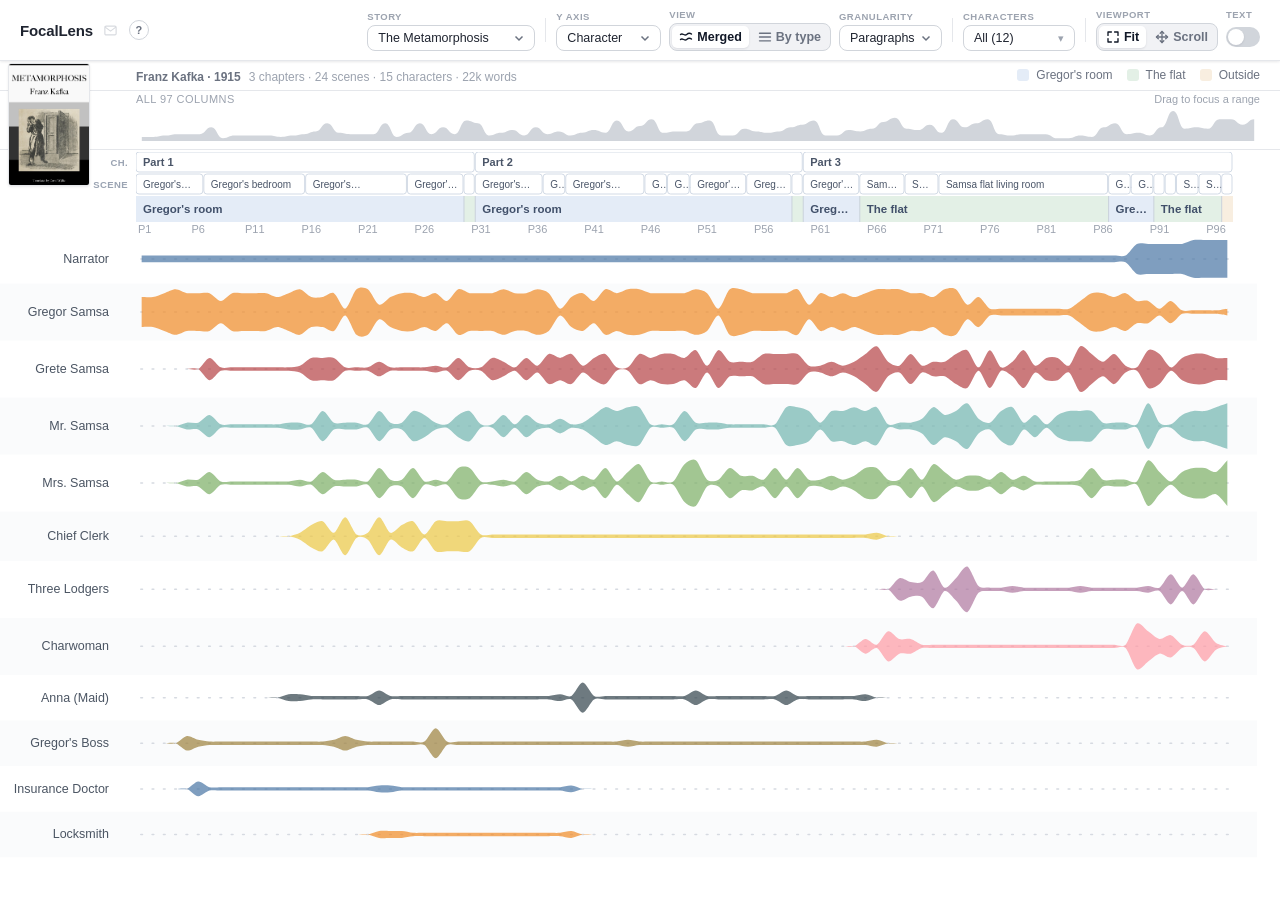
==== index.html @ 583835fc "Deploy focalization experience explanations" ====
<!doctype html>
<html lang="en">
  <head>
    <meta charset="UTF-8" />
    <meta name="viewport" content="width=device-width, initial-scale=1.0" />
    <link rel="icon" type="image/svg+xml" href="/favicon.svg" />
    <title>FocalLens — Visual Narrative Analysis</title>
    <script type="module" crossorigin src="/assets/index-DJMOnDvc.js"></script>
    <link rel="stylesheet" crossorigin href="/assets/index-B9NGo8S_.css">
  </head>
  <body>
    <div id="root"></div>
  </body>
</html>
---- assets/index-B9NGo8S_.css ----
:root{--bg: #f7f8fa;--surface: #ffffff;--border: #e5e7eb;--border-strong: #d1d5db;--text: #1f2430;--text-muted: #6b7280;--text-subtle: #9ca3af;--accent: #111827;--accent-soft: #eef2ff;--shadow-sm: 0 1px 2px rgba(16, 24, 40, .04), 0 1px 3px rgba(16, 24, 40, .06);--shadow-md: 0 4px 12px rgba(16, 24, 40, .08);--radius: 12px;--radius-sm: 8px;--font: "Inter", -apple-system, BlinkMacSystemFont, "Segoe UI", Roboto, Helvetica, Arial, sans-serif;--highlight: #fde68a;--highlight-soft: #fef3c7}*{box-sizing:border-box}html,body,#root{height:100%;margin:0}body{font-family:var(--font);color:var(--text);background:var(--bg);-webkit-font-smoothing:antialiased;text-rendering:optimizeLegibility}button,select{font-family:inherit}.app{display:flex;flex-direction:column;height:100vh;overflow:hidden}.app__body{flex:1;display:flex;min-height:0;position:relative}.app--pending{background:linear-gradient(145deg,#f8f5ef 0%,var(--bg) 55%,#eef2f5 100%)}.story-loader{position:absolute;top:0;right:0;bottom:0;left:0;z-index:30;display:grid;place-items:center;padding:32px;background:#f7f8fac7;backdrop-filter:blur(3px);-webkit-backdrop-filter:blur(3px)}.app--pending .story-loader{position:relative;width:100%;min-height:100%;background:transparent}.story-loader__card{display:grid;grid-template-columns:112px minmax(260px,380px);gap:24px;width:min(100%,556px);padding:24px;border:1px solid var(--border);border-radius:16px;background:#fffffff5;box-shadow:var(--shadow-md)}.story-loader__cover{display:block;width:112px;aspect-ratio:2 / 3;object-fit:cover;border-radius:5px;box-shadow:0 8px 22px #1018282e}.story-loader__content{min-width:0;align-self:center}.story-loader__eyebrow{margin:0 0 5px;color:var(--text-muted);font-size:10px;font-weight:700;letter-spacing:.12em;text-transform:uppercase}.story-loader__title{margin:0;color:var(--text);font-family:Georgia,Times New Roman,serif;font-size:25px;font-weight:500;line-height:1.12}.story-loader__byline,.story-loader__scale,.story-loader__message{margin:5px 0 0;color:var(--text-muted);font-size:12px;line-height:1.45}.story-loader__scale{color:var(--text-subtle);font-size:11px}.story-loader__progress{height:4px;margin-top:20px;overflow:hidden;border-radius:999px;background:var(--border)}.story-loader__progress-bar{display:block;width:42%;height:100%;border-radius:inherit;background:var(--accent);animation:story-loader-progress 1.25s ease-in-out infinite}.story-loader__progress--complete .story-loader__progress-bar{width:100%;transform:none;animation:none}@keyframes story-loader-progress{0%{transform:translate(-105%)}to{transform:translate(245%)}}.story-loader__steps{display:grid;gap:8px;margin:15px 0 0;padding:0;list-style:none}.story-loader__step{display:flex;align-items:center;gap:8px;color:var(--text-subtle);font-size:11px}.story-loader__step>span{display:grid;place-items:center;width:18px;height:18px;border:1px solid var(--border-strong);border-radius:50%;font-size:9px;font-weight:700}.story-loader__step--active{color:var(--text);font-weight:600}.story-loader__step--active>span{border-color:var(--accent);background:var(--accent);color:#fff}.story-loader__step--done>span{border-color:#9bb8a3;background:#e8f2eb;color:#315e3e}.story-loader__cancel{margin-top:16px;padding:0;border:0;color:var(--text-muted);background:transparent;font-size:11px;cursor:pointer;text-decoration:underline;text-underline-offset:3px}.story-loader__message{margin-top:16px;color:#7f1d1d}.story-loader__actions{display:flex;flex-wrap:wrap;gap:8px;margin-top:18px}.story-loader__button{padding:7px 11px;border:1px solid var(--border-strong);border-radius:7px;background:var(--surface);color:var(--text);font-size:11px;font-weight:600;cursor:pointer}.story-loader__button--primary{border-color:var(--accent);background:var(--accent);color:#fff}.app--loading .app__body>:not(.story-loader){opacity:.42;transition:opacity .14s ease}@media (max-width: 560px){.story-loader{padding:18px}.story-loader__card{grid-template-columns:76px minmax(0,1fr);gap:16px;padding:18px}.story-loader__cover{width:76px}.story-loader__title{font-size:21px}}@media (prefers-reduced-motion: reduce){.story-loader__progress-bar{width:58%;animation:none}}.pane{min-height:0;min-width:0;display:flex;flex-direction:column;background:var(--surface)}.pane--raster{flex:0 0 60%}.pane--editor{flex:1 1 0;min-width:260px}.app__divider{flex:0 0 8px;cursor:col-resize;background:var(--border);position:relative;display:flex;align-items:center;justify-content:center;transition:background .15s ease;touch-action:none}.app__divider:hover,.app__divider:active{background:#c7cbe8}.app__divider-grip{width:2px;height:34px;border-radius:2px;background:var(--border-strong)}.app__divider:hover .app__divider-grip,.app__divider:active .app__divider-grip{background:#4f46e5}.pane__header{display:flex;flex:0 0 auto;align-items:baseline;justify-content:space-between;gap:12px;padding:7px 20px 6px;border-bottom:1px solid var(--border)}.pane--raster .pane__header{justify-content:space-between;padding-left:var(--nav-inset, 20px)}.pane--raster .pane__facts{flex-shrink:100;min-width:150px}.pane__legend{min-width:0;flex:1 1 auto}.pane__legend .legend{padding:0;border-bottom:0;background:none;gap:14px;justify-content:flex-end}.pane--raster{position:relative}.pane__stage{flex:1;display:flex;flex-direction:column;min-height:0}.pane__nav{flex:0 0 auto;position:relative;z-index:5;background:var(--surface)}.pane__nav .navigator{padding-left:var(--nav-inset, 20px)}.pane__coverrail{position:absolute;top:0;left:0;z-index:8;overflow:hidden;pointer-events:none;display:flex;align-items:flex-start;justify-content:flex-start;padding:2px 0 0 8px}.pane__cover{display:block;object-fit:cover;border-radius:3px;border:1px solid var(--border);box-shadow:var(--shadow-sm);will-change:transform}.pane__title{font-size:13px;font-weight:600;letter-spacing:.02em;text-transform:uppercase;color:var(--text-muted);margin:0}.pane__hint{font-size:12px;color:var(--text-subtle)}.pane__facts{display:flex;align-items:baseline;gap:8px;min-width:0;overflow:hidden;white-space:nowrap;font-size:12px;color:var(--text-subtle);cursor:help}.pane__facts-byline{flex:0 0 auto;color:var(--text-muted);font-weight:600}.pane__facts-counts{min-width:0;overflow:hidden;text-overflow:ellipsis}.pane__scroll{flex:1;min-height:0;overflow:auto;overscroll-behavior:contain}.pane__scroll[data-guide=plot]{scrollbar-gutter:stable}.raster__row{display:flex;align-items:flex-start;width:max-content}.raster__plot{flex:0 0 auto}.raster__axis-pin{flex:0 0 auto;position:sticky;top:0;z-index:2;margin-left:calc(-1 * var(--axis-w, 0px));overflow:hidden;visibility:hidden;pointer-events:none;background:var(--surface)}.pane__scroll[data-y-scrolled=true] .raster__axis-pin{visibility:visible;pointer-events:auto}.raster__gutter{flex:0 0 auto;order:-1;position:sticky;left:0;z-index:3;margin-right:calc(-1 * var(--gutter-w, 0px))}.raster__gutter-pin{flex:0 0 auto;order:-2;position:sticky;top:0;left:0;z-index:5;margin-right:calc(-1 * var(--gutter-w, 0px));overflow:hidden;visibility:hidden;pointer-events:none;background:var(--surface)}.pane__scroll[data-y-scrolled=true] .raster__gutter-pin{visibility:visible}.raster__character-key{position:sticky;left:0;z-index:4;display:flex;align-items:flex-start;gap:12px;width:calc(100% - 8px);box-sizing:border-box;margin-top:8px;padding:9px 12px 10px;border:1px solid var(--border);border-radius:10px;background:#fffffff5}.raster__character-key-title{flex:0 0 auto;padding-top:3px;color:var(--text-subtle);font-size:10px;font-weight:700;letter-spacing:.08em;text-transform:uppercase}.raster__character-key-items{display:flex;flex-wrap:wrap;gap:5px 7px;min-width:0}.raster__character-key-item{display:inline-flex;align-items:center;gap:5px;min-height:24px;padding:2px 8px 2px 6px;border:1px solid #dfe3e9;border-radius:999px;background:#fff;color:#4b5563;font:inherit;font-size:11px;line-height:1.2;cursor:pointer;transition:opacity .15s ease,border-color .15s ease,background .15s ease}.raster__character-key-item:hover,.raster__character-key-item:focus-visible{border-color:#9aa3b2;background:#f8fafc;outline:none}.raster__character-key-item.is-active{border-color:#7b8798;background:#f1f5f9;color:var(--text);font-weight:650}.raster__character-key-swatch{width:8px;height:8px;flex:0 0 auto;border-radius:50%}.outline-band{transition:fill .22s ease,stroke .22s ease}.outline-band__label{transition:fill .22s ease}@media (prefers-reduced-motion: reduce){.outline-band,.outline-band__label{transition:none}}.navigator{flex:0 0 auto;padding:2px 20px 4px;border-bottom:1px solid var(--border)}.navigator__head{display:flex;align-items:baseline;justify-content:space-between;gap:12px;margin-bottom:2px}.navigator__label{font-size:11px;letter-spacing:.04em;text-transform:uppercase;color:var(--text-subtle)}.navigator__reset{border:0;padding:0;background:none;font:inherit;font-size:11px;color:var(--text-muted);cursor:pointer;text-decoration:underline}.navigator__reset:hover{color:var(--text)}.navigator__svg{display:block}.navigator__hint{font-size:11px;color:var(--text-subtle);white-space:nowrap;pointer-events:none}.navigator__area{fill:var(--border-strong);transition:fill .15s ease}.navigator:hover .navigator__area{fill:var(--text-subtle)}.shift-marker{cursor:pointer;outline:none}.shift-marker__rule{stroke-width:1;stroke-dasharray:2 5;stroke-opacity:.16;pointer-events:none;transition:stroke-opacity .15s ease,stroke-width .15s ease}.shift-marker:hover .shift-marker__rule,.shift-marker:focus-visible .shift-marker__rule{stroke-width:1.5;stroke-opacity:.55}.shift-marker:focus-visible rect{stroke:var(--text);stroke-width:1.5}.flow-current{fill:none;stroke-width:1.4;stroke-linecap:round;stroke-dasharray:7 15 21 33 11 24;stroke-opacity:.5;filter:brightness(1.2) saturate(.94);pointer-events:none;vector-effect:non-scaling-stroke;animation:flow-current-forward var(--flow-duration, 3.6s) linear infinite;animation-delay:var(--flow-delay, 0s);transition:stroke-opacity .18s ease,stroke-width .18s ease}.flow-current--active{stroke:#fff;stroke-width:1.8;stroke-opacity:.82;filter:none}@keyframes flow-current-forward{to{stroke-dashoffset:-111}}@media (prefers-reduced-motion: reduce){.flow-current{display:none;animation:none}}.navigator__brush .selection{fill:var(--accent);fill-opacity:.06;stroke:var(--accent);stroke-opacity:.45;shape-rendering:crispEdges}.navigator__brush .handle{fill:var(--accent);fill-opacity:.35}.navigator__brush .overlay{cursor:crosshair}.header{display:flex;position:relative;align-items:center;gap:20px;padding:9px 20px;background:var(--surface);border-bottom:1px solid var(--border);box-shadow:var(--shadow-sm);z-index:10}.header__brand{display:flex;align-items:center;gap:6px;min-width:0;flex:none}.header__title{font-size:15px;font-weight:700;letter-spacing:-.01em;margin:0;white-space:nowrap}.onboarding__trigger{display:grid;place-items:center;width:20px;height:20px;padding:0;border:1px solid var(--border-strong);border-radius:50%;background:var(--surface);color:var(--text-muted);font-size:11px;font-weight:700;line-height:1;cursor:pointer}.onboarding__trigger:hover,.onboarding__trigger:focus-visible{border-color:#8b94a3;color:var(--text);outline:none}.onboarding{position:fixed;top:0;right:0;bottom:0;left:0;z-index:100;display:grid;place-items:center;padding:24px;background:#1118276b}.onboarding--spotlight{background:transparent}.onboarding__highlight{position:fixed;z-index:1;border:2px solid #3b82f6;border-radius:9px;background:#60a5fa14;box-shadow:0 0 0 9999px #1118276b,0 0 0 3px #60a5fa47,0 8px 24px #1e40af33;pointer-events:none;transition:left .18s ease,top .18s ease,width .18s ease,height .18s ease}.onboarding__dialog{position:relative;z-index:2;width:min(100%,480px);overflow:hidden;border:1px solid var(--border-strong);border-radius:14px;background:var(--surface);box-shadow:0 24px 64px #10182840}.onboarding__dialog--wide{width:min(100%,720px)}.onboarding__topline{display:flex;align-items:center;justify-content:space-between;padding:11px 14px;border-bottom:1px solid var(--border);color:var(--text-subtle);font-size:10px;font-weight:700;letter-spacing:.06em;text-transform:uppercase}.onboarding__close{width:24px;height:24px;padding:0;border:0;border-radius:6px;background:transparent;color:var(--text-muted);font-size:19px;line-height:1;cursor:pointer}.onboarding__close:hover,.onboarding__close:focus-visible{background:var(--bg);color:var(--text);outline:none}.onboarding__body{min-height:250px;max-height:min(68vh,520px);overflow-y:auto;padding:32px 34px 26px}.onboarding__dialog--wide .onboarding__body{min-height:0;padding:22px 28px 16px}.onboarding__kicker{margin:0 0 9px;color:#536071;font-size:10px;font-weight:750;letter-spacing:.11em;text-transform:uppercase}.onboarding__body h2{margin:0;max-width:390px;color:var(--text);font-family:Georgia,Times New Roman,serif;font-size:25px;font-weight:500;line-height:1.2}.onboarding__dialog--wide .onboarding__body h2{max-width:760px;font-size:20px}.onboarding__description{margin:17px 0 0;color:#4b5563;font-size:13px;line-height:1.65}.onboarding__description>p{margin:0}.onboarding__examples-intro{max-width:600px;font-size:11.5px;line-height:1.5}.onboarding__examples{display:grid;grid-template-columns:1fr;gap:0;margin-top:10px;border-top:1px solid #dde2e9}.onboarding__examples--pair,.onboarding__examples--stacked{grid-template-columns:1fr}.onboarding__focal-example{display:grid;grid-template-columns:82px minmax(0,1fr);grid-template-rows:auto auto auto;column-gap:12px;row-gap:3px;align-items:start;min-width:0;padding:7px 0;border-bottom:1px solid #dde2e9}.onboarding__focal-heading{grid-column:2;display:grid;grid-template-columns:9px auto;align-items:center;column-gap:7px;row-gap:2px;line-height:1.25}.onboarding__focal-heading strong{color:var(--text);font-size:10px}.onboarding__focal-heading>span:last-child{grid-column:2;color:var(--text-subtle);font-size:8.5px}.onboarding__focal-swatch{grid-row:1 / span 2;width:9px;height:9px;border-radius:50%}.onboarding__focal-example blockquote{grid-column:2;margin:1px 0 0;padding:0;border:0;color:#404958;font-family:Georgia,Times New Roman,serif;font-size:11px;font-style:italic;line-height:1.45}.onboarding__focal-image{grid-column:1;grid-row:1 / span 3;align-self:center;display:block;width:82px;height:82px;margin:0;object-fit:contain;border:0;border-radius:5px;background:#fff}.onboarding__focal-reason{grid-column:2;margin:5px 0 0;color:#4b5563;font-size:8.5px;line-height:1.3}.onboarding__focal-reason strong{color:var(--text)}.onboarding__cue{margin:14px 0 0;padding:8px 10px;border-left:3px solid #9aa5b5;background:#f6f7f9;color:#596273;font-size:11px;line-height:1.45}.onboarding__footer{display:flex;align-items:center;justify-content:space-between;gap:16px;padding:13px 14px;border-top:1px solid var(--border);background:#fafbfc}.onboarding__dots{display:flex;gap:5px}.onboarding__dots span{width:6px;height:6px;border-radius:50%;background:var(--border-strong)}.onboarding__dots span.is-active{width:16px;border-radius:999px;background:var(--accent)}.onboarding__actions{display:flex;gap:7px}.onboarding__actions button{min-width:58px;padding:7px 11px;border:1px solid var(--border-strong);border-radius:7px;background:var(--surface);color:var(--text);font-size:11px;font-weight:650;cursor:pointer}.onboarding__actions .onboarding__next{border-color:var(--accent);background:var(--accent);color:#fff}.onboarding__actions button:hover,.onboarding__actions button:focus-visible{box-shadow:0 0 0 2px #1118271f;outline:none}@media (max-width: 520px){.onboarding{padding:14px}.onboarding__body{min-height:270px;padding:26px 22px 22px}.onboarding__body h2{font-size:22px}.onboarding__examples--pair,.onboarding__examples--stacked{grid-template-columns:1fr}.onboarding__focal-example{grid-template-columns:70px minmax(0,1fr);column-gap:9px}.onboarding__focal-image{width:70px;height:70px}}@media (prefers-reduced-motion: reduce){.onboarding__highlight{transition:none}}.header__controls{display:flex;align-items:flex-end;justify-content:flex-end;gap:8px;flex-wrap:nowrap;flex:1;min-width:0}.header__controls>*{flex:0 1 auto;min-width:0}.header__sep{flex:0 0 auto;align-self:center;width:1px;height:24px;margin:0 2px;background:var(--border)}.control{display:flex;flex-direction:column;gap:3px}.control__label{font-size:9.5px;font-weight:600;letter-spacing:.05em;text-transform:uppercase;color:var(--text-subtle);line-height:1.2}.select{-webkit-appearance:none;-moz-appearance:none;appearance:none;background:var(--surface);border:1px solid var(--border-strong);border-radius:var(--radius-sm);padding:5px 26px 5px 10px;font-size:12.5px;font-weight:500;color:var(--text);cursor:pointer;min-width:0;max-width:124px;overflow:hidden;text-overflow:ellipsis;white-space:nowrap;background-image:url("data:image/svg+xml,%3Csvg xmlns='http://www.w3.org/2000/svg' width='12' height='12' viewBox='0 0 12 12'%3E%3Cpath fill='none' stroke='%236b7280' stroke-width='1.5' d='M2.5 4.5L6 8l3.5-3.5'/%3E%3C/svg%3E");background-repeat:no-repeat;background-position:right 9px center;transition:border-color .15s ease,box-shadow .15s ease}.select-wrap{position:relative;display:inline-flex;min-width:0}.select-wrap--icon .select{padding-left:30px}.select-wrap__icon{position:absolute;left:10px;top:50%;z-index:1;display:inline-flex;color:var(--text-muted);pointer-events:none;transform:translateY(-50%)}.select--story{max-width:168px}.participant-gate{position:relative;display:inline-flex;align-items:center}.participant-gate__icon{-webkit-appearance:none;-moz-appearance:none;appearance:none;display:inline-flex;align-items:center;justify-content:center;width:24px;height:24px;padding:0;border:none;border-radius:var(--radius-sm);background:none;color:var(--text-subtle);opacity:.4;cursor:pointer;transition:opacity .15s ease,color .15s ease,background .15s ease}.participant-gate__icon:hover,.participant-gate__icon:focus-visible,.participant-gate__icon[aria-expanded=true]{opacity:1;color:var(--text);background:var(--bg);outline:none}.participant-gate__pop{position:absolute;top:calc(100% + 6px);left:0;z-index:20;display:flex;flex-direction:column;gap:7px;width:248px;padding:12px;background:var(--surface);border:1px solid var(--border-strong);border-radius:var(--radius-sm);box-shadow:var(--shadow-md)}.participant-gate__label{font-size:11px;font-weight:500;line-height:1.35;color:var(--text-muted)}.participant-gate__row{display:flex;gap:6px}.participant-gate__input{flex:1;height:30px;min-width:0;border:1px solid var(--border-strong);border-radius:var(--radius-sm);padding:0 9px;font:inherit;font-size:12.5px;color:var(--text);background:var(--surface)}.participant-gate__input:focus-visible{outline:none;border-color:var(--accent);box-shadow:0 0 0 3px var(--accent-soft)}.participant-gate__submit{-webkit-appearance:none;-moz-appearance:none;appearance:none;height:30px;border:1px solid var(--accent);border-radius:var(--radius-sm);padding:0 12px;background:var(--accent);color:#fff;font:inherit;font-size:12px;font-weight:500;white-space:nowrap;cursor:pointer}.participant-gate__submit:hover{opacity:.9}.participant-gate__note{font-size:11px;font-weight:500}.participant-gate__note--error{color:#b91c1c}.participant-gate__toast{position:absolute;top:calc(100% + 6px);left:0;z-index:20;white-space:nowrap;padding:6px 10px;background:var(--surface);border:1px solid var(--border);border-radius:var(--radius-sm);box-shadow:var(--shadow-md);font-size:11.5px;font-weight:500;color:#15803d;animation:participant-toast 4s ease forwards}@keyframes participant-toast{0%{opacity:0;transform:translateY(-3px)}8%,85%{opacity:1;transform:translateY(0)}to{opacity:0;transform:translateY(-3px)}}.outline-reset{-webkit-appearance:none;-moz-appearance:none;appearance:none;display:inline-flex;align-items:center;justify-content:center;gap:4px;min-width:34px;height:28px;border:1px solid var(--border-strong);border-radius:var(--radius-sm);padding:0 7px;background:var(--surface);color:var(--text);font-size:12px;font-weight:500;font-variant-numeric:tabular-nums;line-height:1;cursor:pointer;transition:border-color .15s ease,background .15s ease,color .15s ease}.outline-reset__count{color:var(--text-subtle)}.outline-reset:hover:not(:disabled) .outline-reset__count{color:var(--text)}.outline-reset:hover:not(:disabled){border-color:#9ca3af}.outline-reset:focus-visible{outline:none;border-color:#6366f1;box-shadow:0 0 0 3px #6366f129}.outline-reset:disabled{color:var(--text-subtle);cursor:default}.select:hover{border-color:#9ca3af}.select:focus-visible{outline:none;border-color:#6366f1;box-shadow:0 0 0 3px #6366f129}.segmented{display:inline-flex;background:#f1f2f5;border:1px solid var(--border-strong);border-radius:var(--radius-sm);padding:2px;gap:2px}.segmented__btn{-webkit-appearance:none;-moz-appearance:none;appearance:none;border:none;background:transparent;padding:4px 11px;font-size:12.5px;font-weight:600;color:var(--text-muted);border-radius:5px;cursor:pointer;white-space:nowrap;transition:background .15s ease,color .15s ease,box-shadow .15s ease}.segmented--views .segmented__btn{display:inline-flex;align-items:center;gap:4px;padding-inline:7px}.segmented--views svg{flex:none;color:currentColor}.segmented__btn:hover{color:var(--text)}.segmented__btn--active{background:var(--surface);color:var(--accent);box-shadow:var(--shadow-sm)}.options{position:relative}.options__trigger{-webkit-appearance:none;-moz-appearance:none;appearance:none;display:inline-flex;align-items:center;gap:8px;background:var(--surface);border:1px solid var(--border-strong);border-radius:var(--radius-sm);padding:5px 10px;font-size:12.5px;font-weight:500;color:var(--text);cursor:pointer;min-width:112px;justify-content:space-between;transition:border-color .15s ease,box-shadow .15s ease}.options__trigger:hover{border-color:#9ca3af}.options__trigger--open{border-color:#6366f1;box-shadow:0 0 0 3px #6366f129}.options__summary{white-space:nowrap;overflow:hidden;text-overflow:ellipsis}.options__chevron{font-size:11px;color:var(--text-subtle);transition:transform .15s ease}.options__trigger--open .options__chevron{transform:rotate(180deg)}.options__panel{position:absolute;top:calc(100% + 8px);left:0;z-index:20;display:flex;flex-direction:column;gap:14px;background:var(--surface);border:1px solid var(--border-strong);border-radius:var(--radius-md, 10px);box-shadow:var(--shadow-md, 0 8px 24px rgba(15, 23, 42, .14));padding:14px}.options__group{display:flex;flex-direction:column;gap:6px}.select--wide{max-width:none;width:100%}.options__label{font-size:11px;font-weight:600;letter-spacing:.04em;text-transform:uppercase;color:var(--text-subtle)}.chips{display:flex;flex-wrap:wrap;gap:6px;max-width:260px}.chip{-webkit-appearance:none;-moz-appearance:none;appearance:none;display:inline-flex;align-items:center;gap:6px;background:var(--surface);border:1px solid var(--border-strong);border-radius:999px;padding:4px 10px;font-size:12px;font-weight:500;color:var(--text-subtle);cursor:pointer;transition:border-color .15s ease,color .15s ease,background .15s ease}.chip:hover{border-color:#9ca3af;color:var(--text)}.chip--on{background:var(--surface);border-color:#6366f1;color:var(--text);box-shadow:0 0 0 1px #6366f159 inset}.chip__swatch{width:10px;height:10px;border-radius:3px;flex:none;opacity:.35;transition:opacity .15s ease}.chip--on .chip__swatch{opacity:1}.chip--action{font-weight:600;color:var(--text-subtle)}.charfilter{display:flex;flex-direction:column;gap:8px;width:240px}.charfilter__actions{display:flex;gap:6px}.charfilter__search{-webkit-appearance:none;-moz-appearance:none;appearance:none;border:1px solid var(--border-strong);border-radius:var(--radius-sm);padding:6px 9px;font-size:12.5px;font-family:inherit;color:var(--text);background:var(--surface)}.charfilter__search:focus{outline:none;border-color:#6366f1;box-shadow:0 0 0 3px #6366f129}.charfilter__list{display:flex;flex-direction:column;max-height:260px;overflow-y:auto;border:1px solid var(--border);border-radius:var(--radius-sm)}.charfilter__item{display:flex;align-items:center;gap:8px;padding:5px 9px;font-size:12.5px;color:var(--text);cursor:pointer}.charfilter__item:hover{background:var(--bg)}.charfilter__item:focus-within{background:var(--bg);outline:1px solid var(--border-strong);outline-offset:-1px}.charfilter__swatch{width:11px;height:11px;flex:none;border:1px solid rgba(15,23,42,.12);border-radius:3px;box-shadow:0 0 0 1px #ffffff8c inset}.charfilter__name{flex:1;white-space:nowrap;overflow:hidden;text-overflow:ellipsis}.charfilter__count{font-variant-numeric:tabular-nums;color:var(--text-subtle);font-size:11px}.charfilter__empty{padding:8px 9px;font-size:12px;color:var(--text-subtle)}.radiogroup{display:inline-flex;align-items:center;gap:12px;padding:4px}.radio{display:inline-flex;align-items:center;gap:6px;font-size:13px;font-weight:500;color:var(--text);cursor:pointer;-webkit-user-select:none;user-select:none}.radio input{-webkit-appearance:none;-moz-appearance:none;appearance:none;width:15px;height:15px;margin:0;border:1.5px solid var(--border-strong);border-radius:50%;background:var(--surface);cursor:pointer;transition:border-color .15s ease,box-shadow .15s ease;position:relative}.radio input:hover{border-color:#9ca3af}.radio input:checked{border-color:var(--accent)}.radio input:checked:after{content:"";position:absolute;top:50%;left:50%;width:7px;height:7px;border-radius:50%;background:var(--accent);transform:translate(-50%,-50%)}.radio input:focus-visible{outline:none;box-shadow:0 0 0 3px #6366f129}.toggle{display:inline-flex;align-items:center;gap:8px;font-size:12.5px;color:var(--text);cursor:pointer;-webkit-user-select:none;user-select:none;padding-bottom:5px}.toggle--row{display:flex;width:100%;padding-bottom:0}.toggle--row>span:last-child{order:-1;flex:1}.toggle input{position:absolute;opacity:0;width:0;height:0}.toggle--header{min-width:34px;height:28px;justify-content:center;padding:0}.toggle--disabled{opacity:.45;cursor:default}.toggle__track{width:34px;height:20px;border-radius:999px;background:var(--border-strong);position:relative;transition:background .15s ease;flex:none}.toggle__track:after{content:"";position:absolute;top:2px;left:2px;width:16px;height:16px;border-radius:50%;background:#fff;box-shadow:var(--shadow-sm);transition:transform .15s ease}.toggle input:checked+.toggle__track{background:#4f46e5}.toggle input:checked+.toggle__track:after{transform:translate(14px)}.legend{display:flex;align-items:center;gap:16px;flex-wrap:wrap;padding:10px 20px;border-bottom:1px solid var(--border);background:linear-gradient(180deg,#fbfbfd,#fff)}.legend__item{display:inline-flex;align-items:center;gap:7px;font-size:12px;color:var(--text-muted)}.legend__entry{position:relative;display:inline-flex}.legend__color-tooltip{position:absolute;top:calc(100% + 9px);right:-6px;z-index:30;display:flex;visibility:hidden;width:280px;flex-direction:column;gap:4px;padding:11px 12px;border:1px solid var(--border-strong);border-radius:var(--radius-md, 10px);background:var(--surface);box-shadow:var(--shadow-md, 0 8px 24px rgba(15, 23, 42, .14));color:var(--text);opacity:0;pointer-events:none;transform:translateY(-3px);transition:opacity .12s ease,transform .12s ease,visibility 0s linear .12s}.legend__entry:hover .legend__color-tooltip,.legend__entry:focus-within .legend__color-tooltip{visibility:visible;opacity:1;transform:translateY(0);transition-delay:0s}.legend__color-kicker{color:var(--text-subtle);font-size:9.5px;font-weight:700;letter-spacing:.08em;text-transform:uppercase}.legend__color-heading{display:flex;align-items:center;gap:7px;font-size:12.5px}.legend__color-meta{color:var(--text-subtle);font-size:10.5px;text-transform:capitalize}.legend__color-copy{margin-top:2px;color:var(--text-muted);font-size:11.5px;line-height:1.45}.legend__item--pick{-webkit-appearance:none;-moz-appearance:none;appearance:none;border:0;background:none;font:inherit;font-size:12px;color:var(--text-muted);padding:2px 6px;margin:-2px -6px;border-radius:5px;cursor:pointer;transition:background .15s ease,color .15s ease}.legend__item--pick:hover{background:#6b7fa81a;color:var(--text)}.legend__item--pick:focus-visible{outline:2px solid #6b7fa8;outline-offset:1px}.legend__item--pick.is-on{background:#6b7fa829;color:var(--text);font-weight:600}.legend__item--pick.is-muted{opacity:.42}.legend__item--pick.is-muted:hover,.legend__item--pick.is-muted:focus-visible{opacity:1}.legend__item--pick.is-on .legend__swatch{box-shadow:0 0 0 1.5px #6b7fa8}.legend__swatch{width:12px;height:12px;border-radius:3px;flex:none}.legend__swatch--present{width:14px;height:3px;background:#cbd0d8;border-radius:2px}.legend__swatch--dotted{width:16px;height:0;border-top:2px dotted var(--text-subtle);border-radius:0}.raster{padding:2px 8px 8px 0}.raster svg{display:block}.editor{padding:16px 22px 48px;font-size:13.5px;line-height:1.55;color:#2a2f3a;font-family:Georgia,Iowan Old Style,Times New Roman,serif}.editor__chapter{text-align:center;font-family:var(--font);font-size:12px;font-weight:700;letter-spacing:.14em;text-transform:uppercase;color:var(--text-muted);margin:16px 0;padding-bottom:8px}.editor__chapter:after{content:"";display:block;width:40px;height:2px;margin:10px auto 0;background:var(--border-strong);border-radius:2px}.editor__para:first-child{margin-top:0}.editor__para{margin:0 0 11px;padding:4px 9px;border-radius:8px;border-left:3px solid transparent;transition:background .18s ease,border-color .18s ease;scroll-margin-top:24px;cursor:pointer}.editor__para:hover:not(.editor__para--active){background:var(--bg)}.editor__aside{color:var(--text-subtle);font-size:.85em;font-style:italic}.editor__dinkus{display:inline-block;padding:0 .35em;color:var(--text-subtle);letter-spacing:.3em}.editor__para-meta{display:block;font-family:var(--font);font-size:11px;font-weight:600;letter-spacing:.04em;text-transform:uppercase;color:var(--text-subtle);margin-bottom:2px}.editor__para--active{background:var(--highlight-soft);border-left-color:var(--highlight)}.editor__para--active .editor__para-meta{color:#b45309}.editor__empty{padding:40px 24px;color:var(--text-subtle);font-family:var(--font);font-size:14px}.raster-tooltip{position:fixed;z-index:50;pointer-events:none;background:#111827;color:#f9fafb;border-radius:8px;padding:8px 10px;font-size:12px;line-height:1.5;box-shadow:var(--shadow-md);max-width:260px}.raster-tooltip--animated{opacity:0;transform:translateY(3px);transition:opacity .14s ease,transform .14s ease;will-change:opacity,transform}.raster-tooltip--animated.raster-tooltip--visible{opacity:1;transform:translateY(0)}@media (prefers-reduced-motion: reduce){.raster-tooltip--animated{transform:none;transition:none}}.raster-tooltip__title{font-weight:700;margin-bottom:2px}.raster-tooltip__row{color:#d1d5db}.raster-tooltip__chip{display:inline-block;width:8px;height:8px;border-radius:2px;margin-right:5px;vertical-align:middle}.raster-tooltip__badges{display:flex;flex-wrap:wrap;gap:5px;margin-top:5px}.raster-tooltip__badge{font-size:9.5px;font-weight:600;text-transform:uppercase;letter-spacing:.04em;padding:1px 6px;border-radius:999px;background:#374151;color:#e5e7eb}.raster-tooltip__cue{display:flex;align-items:center;gap:8px;margin-top:3px}.raster-tooltip__cue-label{flex:0 0 92px;white-space:nowrap;color:#e5e7eb;font-size:11.5px}.raster-tooltip__bar{flex:1;height:6px;background:#374151;border-radius:3px;overflow:hidden}.raster-tooltip__bar-fill{display:block;height:100%;border-radius:3px}.raster-tooltip__excerpt{margin-top:7px;padding-top:7px;border-top:1px solid #374151;color:#9ca3af;font-style:italic;font-size:11.5px;line-height:1.45}.legend__swatch--avatar{width:14px;height:14px;border-radius:50%;display:inline-flex;align-items:center;justify-content:center;font-size:7px;font-weight:700;color:#fff;letter-spacing:0}.explain{position:fixed;z-index:40;display:flex;flex-direction:column;min-width:280px;border:1px solid var(--border-strong);border-radius:var(--radius);background:var(--surface);box-shadow:0 12px 32px #1018282e,0 2px 8px #10182814;overflow:hidden}.explain--collapsed{height:auto;top:auto;bottom:0;border-bottom:0;border-bottom-left-radius:0;border-bottom-right-radius:0;box-shadow:0 -8px 24px #10182829}.explain__bar{display:flex;align-items:center;gap:6px;padding:8px 8px 8px 12px;border-bottom:1px solid var(--border);background:linear-gradient(180deg,#fbfcfe,#f3f5f8);cursor:move;-webkit-user-select:none;user-select:none;touch-action:none}.explain--collapsed .explain__bar{border-bottom:none}.explain__heading{flex:1;min-width:0;display:flex;flex-direction:column;gap:1px}.explain__kind{font-size:9px;font-weight:700;letter-spacing:.09em;text-transform:uppercase;color:var(--text-subtle)}.explain__title{margin:0;font-size:14px;font-weight:650;line-height:1.2;color:var(--text);white-space:nowrap;overflow:hidden;text-overflow:ellipsis}.explain__nav{flex:0 0 auto;width:22px;height:22px;display:grid;place-items:center;padding:0;border:1px solid transparent;border-radius:6px;background:transparent;color:var(--text-muted);font-size:12px;line-height:1;cursor:pointer}.explain__nav:hover{border-color:var(--border-strong);background:#fff;color:var(--text)}.explain__nav--back{width:auto;display:inline-flex;gap:4px;padding:0 6px}.explain__body{flex:1;min-height:0;overflow-y:auto;padding:12px 14px 16px}.explain__subtitle{margin:0 0 10px;font-size:12px;color:var(--text-muted)}.explain__chips{display:flex;flex-wrap:wrap;gap:6px;margin-bottom:14px}.explain__chip{display:inline-flex;align-items:baseline;gap:5px;padding:3px 8px;border:1px solid var(--border);border-radius:999px;background:var(--bg)}.explain__chip-label{font-size:9px;font-weight:700;letter-spacing:.07em;text-transform:uppercase;color:var(--text-subtle)}.explain__chip-value{font-size:11px;font-weight:600;color:var(--text)}.explain__section+.explain__section{margin-top:16px;padding-top:14px;border-top:1px solid var(--border)}.explain__section-title{margin:0 0 6px;font-size:10px;font-weight:700;letter-spacing:.08em;text-transform:uppercase;color:var(--text-subtle)}.explain__prose{margin:0;font-size:13px;line-height:1.55;color:var(--text)}.explain__quote{margin:0;padding:8px 10px;border-left:3px solid var(--border-strong);border-radius:0 var(--radius-sm) var(--radius-sm) 0;background:var(--bg);font-size:12.5px;line-height:1.55;color:var(--text)}.explain__quote cite{display:block;margin-top:6px;font-size:10px;font-style:normal;letter-spacing:.04em;color:var(--text-subtle)}.explain__expandable{border:1px solid var(--border);border-radius:var(--radius-sm);background:var(--bg);overflow:hidden}.explain__expandable summary{padding:8px 10px;font-size:12px;font-weight:600;color:var(--text-muted);cursor:pointer}.explain__expandable[open] summary{border-bottom:1px solid var(--border)}.explain__expandable .explain__quote{max-height:min(280px,45vh);overflow-y:auto;border-left:0;border-radius:0;background:var(--surface)}.explain__expandable-prose{max-height:min(280px,45vh);overflow-y:auto;padding:10px;background:var(--surface)}.explain__note{margin:6px 0 0;font-size:11px;line-height:1.45;color:var(--text-muted)}.explain__jump{display:inline-flex;align-items:baseline;gap:4px;margin:8px 0 0;padding:3px 8px 3px 0;border:0;background:transparent;font:inherit;font-size:12px;font-weight:600;color:var(--accent);cursor:pointer}.explain__jump:hover{text-decoration:underline}.explain__jump-arrow{font-size:13px;line-height:1}.explain__graph-button{display:flex;align-items:center;gap:8px;width:100%;margin:0 0 8px;padding:8px 10px;border:1px solid var(--border-strong);border-radius:var(--radius-sm);background:var(--accent-soft);color:var(--accent);font:inherit;font-size:12px;font-weight:600;text-align:left;cursor:pointer}.explain__graph-button:hover{border-color:var(--accent)}.explain__graph-button .explain__jump-arrow{margin-left:auto}.explain__graph-button-icon{position:relative;width:20px;height:14px;flex:none}.explain__graph-button-icon:before,.explain__graph-button-icon:after{content:"";position:absolute;left:4px;width:12px;height:1px;background:currentColor;transform-origin:left center}.explain__graph-button-icon:before{top:4px;transform:rotate(24deg)}.explain__graph-button-icon:after{top:10px;transform:rotate(-24deg)}.explain__graph-button-icon i{position:absolute;z-index:1;width:5px;height:5px;border-radius:50%;background:currentColor}.explain__graph-button-icon i:nth-child(1){left:0;top:4px}.explain__graph-button-icon i:nth-child(2){right:0;top:0}.explain__graph-button-icon i:nth-child(3){right:0;bottom:0}.explain__list{margin:0;padding:0;list-style:none;display:flex;flex-direction:column;gap:2px}.explain__row-button,.explain__row-static{display:flex;align-items:baseline;flex-wrap:wrap;gap:8px;width:100%;padding:4px 6px;border:1px solid transparent;border-radius:var(--radius-sm);background:transparent;text-align:left;font-size:12.5px;line-height:1.45;color:var(--text)}.explain__row-button{cursor:pointer}.explain__row-button:hover{border-color:var(--border);background:var(--accent-soft)}.explain__row-label{flex:1;min-width:0}.explain__marks{display:flex;flex-wrap:wrap;gap:4px 5px}.explain__row-marks{flex:1 0 100%;display:flex;flex-wrap:wrap;gap:3px 4px;margin-top:3px;min-width:0}.explain__tag{display:inline-flex;align-items:center;gap:4px;padding:1px 7px 1px 5px;border-radius:999px;background:var(--bg);border:1px solid var(--border);font-size:10px;line-height:1.5;white-space:nowrap;color:var(--text-muted)}.explain__tag-dot{width:6px;height:6px;border-radius:50%;flex:none}.explain__row-value{flex:0 0 auto;font-size:11px;font-variant-numeric:tabular-nums;color:var(--text-muted)}.explain__row-hint{flex:0 0 auto;max-width:45%;overflow:hidden;text-overflow:ellipsis;white-space:nowrap;font-size:10px;letter-spacing:.03em;color:var(--text-subtle)}.explain-network{width:100%;overflow-x:auto;border:1px solid var(--border);border-radius:var(--radius-sm);background:var(--bg)}.explain-network svg{display:block;width:100%;min-width:360px;height:auto;font-family:var(--font);background:var(--surface)}.explain-network__caption{fill:var(--text-subtle);font-size:9px;font-weight:700;letter-spacing:.08em}.explain-network__edges path{stroke-width:2;stroke-opacity:.42;transition:opacity .14s ease,stroke-width .14s ease}.explain-network__edges path.is-active{stroke-width:2.6}.explain-network__edges path.is-muted,.explain-network__character.is-muted,.explain-network__type.is-muted{opacity:.12}.explain-network__character,.explain-network__type{transition:opacity .14s ease}.explain-network__character{cursor:pointer}.explain-network__character rect{fill:var(--surface);stroke:var(--border-strong)}.explain-network__character:hover rect,.explain-network__character:focus rect{fill:var(--accent-soft);stroke:var(--accent)}.explain-network__character text,.explain-network__type text{fill:var(--text);font-size:11px;font-weight:600;pointer-events:none}.explain-network__type circle{stroke:var(--surface);stroke-width:2}.explain-network__type .explain-network__degree{fill:var(--text-subtle);font-size:9px;font-weight:500}.explain__reasons{margin:0;padding:0;list-style:none;display:flex;flex-direction:column;gap:8px}.explain__reason{font-size:12.5px;line-height:1.45;color:var(--text)}.explain__reason-disclosure{background:transparent}.explain__reason-summary{display:grid;grid-template-columns:max-content 1fr 12px;align-items:start;gap:8px;list-style:none;cursor:pointer}.explain__reason-summary::-webkit-details-marker{display:none}.explain__reason-summary:focus-visible{outline:2px solid var(--accent);outline-offset:2px;border-radius:2px}.explain__reason-dots{display:flex;gap:2px;margin-top:4px}.explain__reason-dot{width:9px;height:9px;border-radius:50%}.explain__reason strong{display:block;font-size:11px}.explain__reason-chevron{color:var(--text-subtle);font-size:15px;line-height:1;transform-origin:center;transition:transform .12s ease}.explain__reason-disclosure[open] .explain__reason-chevron{transform:rotate(90deg)}.explain__reason-body{margin-left:17px;padding-top:1px}.explain__sources{display:flex;gap:10px;margin:16px 0 0;font-size:11px}.explain__sources a{color:#2563eb}.explain__footnote{margin:8px 0 0;font-size:10.5px;line-height:1.45;color:var(--text-subtle)}.explain__grip{position:absolute;right:0;bottom:0;width:16px;height:16px;cursor:nwse-resize;touch-action:none;background:linear-gradient(135deg,transparent 0 45%,var(--border-strong) 45% 55%,transparent 55% 70%,var(--border-strong) 70% 80%,transparent 80%)}
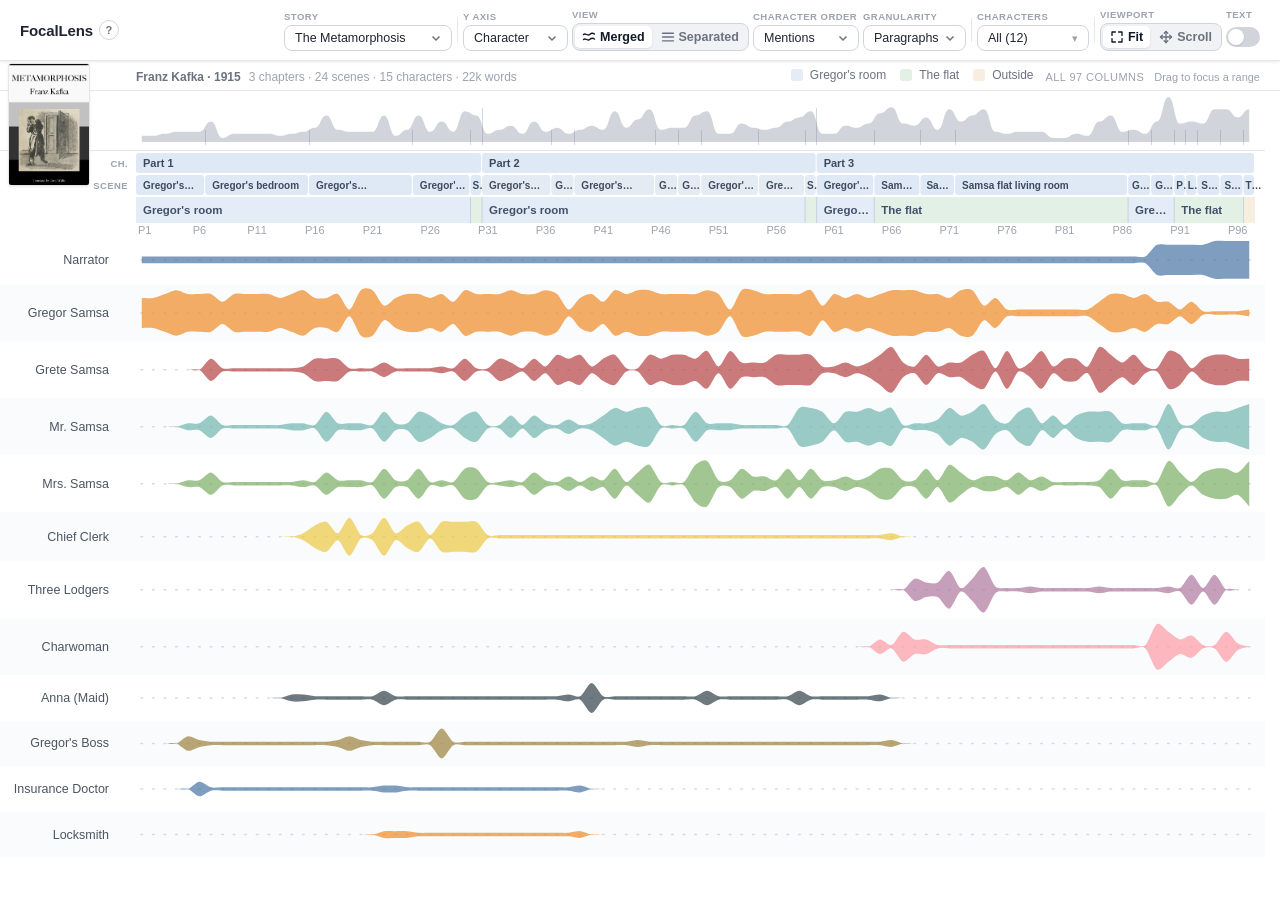
==== commit 75d418e7: "Deploy detail span expansion and open stories" ====
--- a/index.html
+++ b/index.html
@@ -5,8 +5,8 @@
     <meta name="viewport" content="width=device-width, initial-scale=1.0" />
     <link rel="icon" type="image/svg+xml" href="/favicon.svg" />
     <title>FocalLens — Visual Narrative Analysis</title>
-    <script type="module" crossorigin src="/assets/index-DJMOnDvc.js"></script>
-    <link rel="stylesheet" crossorigin href="/assets/index-B9NGo8S_.css">
+    <script type="module" crossorigin src="/assets/index-CuzycRR3.js"></script>
+    <link rel="stylesheet" crossorigin href="/assets/index-XNUGQ518.css">
   </head>
   <body>
     <div id="root"></div>
--- a/assets/index-XNUGQ518.css
+++ b/assets/index-XNUGQ518.css
@@ -0,0 +1 @@
+:root{--bg: #f7f8fa;--surface: #ffffff;--border: #e5e7eb;--border-strong: #d1d5db;--text: #1f2430;--text-muted: #6b7280;--text-subtle: #9ca3af;--accent: #111827;--accent-soft: #eef2ff;--shadow-sm: 0 1px 2px rgba(16, 24, 40, .04), 0 1px 3px rgba(16, 24, 40, .06);--shadow-md: 0 4px 12px rgba(16, 24, 40, .08);--radius: 12px;--radius-sm: 8px;--font: "Inter", -apple-system, BlinkMacSystemFont, "Segoe UI", Roboto, Helvetica, Arial, sans-serif;--highlight: #fde68a;--highlight-soft: #fef3c7}*{box-sizing:border-box}html,body,#root{height:100%;margin:0}body{font-family:var(--font);color:var(--text);background:var(--bg);-webkit-font-smoothing:antialiased;text-rendering:optimizeLegibility}button,select{font-family:inherit}.app{display:flex;flex-direction:column;height:100vh;overflow:hidden}.app__body{flex:1;display:flex;min-height:0;position:relative}.app--pending{background:linear-gradient(145deg,#f8f5ef 0%,var(--bg) 55%,#eef2f5 100%)}.story-loader{position:absolute;top:0;right:0;bottom:0;left:0;z-index:30;display:grid;place-items:center;padding:32px;background:#f7f8fac7;backdrop-filter:blur(3px);-webkit-backdrop-filter:blur(3px)}.app--pending .story-loader{position:relative;width:100%;min-height:100%;background:transparent}.story-loader__card{display:grid;grid-template-columns:112px minmax(260px,380px);gap:24px;width:min(100%,556px);padding:24px;border:1px solid var(--border);border-radius:16px;background:#fffffff5;box-shadow:var(--shadow-md)}.story-loader__cover{display:block;width:112px;aspect-ratio:2 / 3;object-fit:cover;border-radius:5px;box-shadow:0 8px 22px #1018282e}.story-loader__content{min-width:0;align-self:center}.story-loader__eyebrow{margin:0 0 5px;color:var(--text-muted);font-size:10px;font-weight:700;letter-spacing:.12em;text-transform:uppercase}.story-loader__title{margin:0;color:var(--text);font-family:Georgia,Times New Roman,serif;font-size:25px;font-weight:500;line-height:1.12}.story-loader__byline,.story-loader__scale,.story-loader__message{margin:5px 0 0;color:var(--text-muted);font-size:12px;line-height:1.45}.story-loader__scale{color:var(--text-subtle);font-size:11px}.story-loader__progress{height:4px;margin-top:20px;overflow:hidden;border-radius:999px;background:var(--border)}.story-loader__progress-bar{display:block;width:42%;height:100%;border-radius:inherit;background:var(--accent);animation:story-loader-progress 1.25s ease-in-out infinite}.story-loader__progress--complete .story-loader__progress-bar{width:100%;transform:none;animation:none}@keyframes story-loader-progress{0%{transform:translate(-105%)}to{transform:translate(245%)}}.story-loader__steps{display:grid;gap:8px;margin:15px 0 0;padding:0;list-style:none}.story-loader__step{display:flex;align-items:center;gap:8px;color:var(--text-subtle);font-size:11px}.story-loader__step>span{display:grid;place-items:center;width:18px;height:18px;border:1px solid var(--border-strong);border-radius:50%;font-size:9px;font-weight:700}.story-loader__step--active{color:var(--text);font-weight:600}.story-loader__step--active>span{border-color:var(--accent);background:var(--accent);color:#fff}.story-loader__step--done>span{border-color:#9bb8a3;background:#e8f2eb;color:#315e3e}.story-loader__cancel{margin-top:16px;padding:0;border:0;color:var(--text-muted);background:transparent;font-size:11px;cursor:pointer;text-decoration:underline;text-underline-offset:3px}.story-loader__message{margin-top:16px;color:#7f1d1d}.story-loader__actions{display:flex;flex-wrap:wrap;gap:8px;margin-top:18px}.story-loader__button{padding:7px 11px;border:1px solid var(--border-strong);border-radius:7px;background:var(--surface);color:var(--text);font-size:11px;font-weight:600;cursor:pointer}.story-loader__button--primary{border-color:var(--accent);background:var(--accent);color:#fff}.app--loading .app__body>:not(.story-loader){opacity:.42;transition:opacity .14s ease}@media (max-width: 560px){.story-loader{padding:18px}.story-loader__card{grid-template-columns:76px minmax(0,1fr);gap:16px;padding:18px}.story-loader__cover{width:76px}.story-loader__title{font-size:21px}}@media (prefers-reduced-motion: reduce){.story-loader__progress-bar{width:58%;animation:none}}.pane{min-height:0;min-width:0;display:flex;flex-direction:column;background:var(--surface)}.pane--raster{flex:0 0 60%}.pane--editor{flex:1 1 0;min-width:260px}.app__divider{flex:0 0 8px;cursor:col-resize;background:var(--border);position:relative;display:flex;align-items:center;justify-content:center;transition:background .15s ease;touch-action:none}.app__divider:hover,.app__divider:active{background:#c7cbe8}.app__divider-grip{width:2px;height:34px;border-radius:2px;background:var(--border-strong)}.app__divider:hover .app__divider-grip,.app__divider:active .app__divider-grip{background:#4f46e5}.pane__header{display:flex;flex:0 0 auto;align-items:baseline;justify-content:space-between;gap:12px;padding:7px 20px 6px;border-bottom:1px solid var(--border)}.pane--raster .pane__header{justify-content:space-between;padding-left:var(--nav-inset, 20px)}.pane--raster .pane__facts{flex-shrink:100;min-width:150px}.pane__legend{min-width:0;flex:1 1 auto}.pane__focus{display:flex;align-items:baseline;gap:10px;flex:0 0 auto;white-space:nowrap}.pane__focus-label{font-size:11px;letter-spacing:.04em;text-transform:uppercase;color:var(--text-subtle)}.pane__focus-hint{font-size:11px;color:var(--text-subtle);pointer-events:none}.pane__focus-reset{border:0;padding:0;background:none;font:inherit;font-size:11px;color:var(--text-muted);cursor:pointer;text-decoration:underline}.pane__focus-reset:hover{color:var(--text)}.pane__legend .legend{padding:0;border-bottom:0;background:none;gap:14px;justify-content:flex-end}.pane--raster{position:relative}.pane__stage{flex:1;display:flex;flex-direction:column;min-height:0}.pane__nav{flex:0 0 auto;position:relative;z-index:5;background:var(--surface);overflow:hidden;scrollbar-gutter:stable}.pane__nav .navigator{padding-left:var(--nav-inset, 20px);padding-right:var(--nav-right-pad, 10px)}.pane__coverrail{position:absolute;top:0;left:0;z-index:8;overflow:hidden;pointer-events:none;display:flex;align-items:flex-start;justify-content:flex-start;padding:2px 0 0 8px}.pane__cover{display:block;object-fit:cover;border-radius:3px;border:1px solid var(--border);box-shadow:var(--shadow-sm);will-change:transform}.pane__title{font-size:13px;font-weight:600;letter-spacing:.02em;text-transform:uppercase;color:var(--text-muted);margin:0}.pane__hint{font-size:12px;color:var(--text-subtle)}.pane__facts{display:flex;align-items:baseline;gap:8px;min-width:0;overflow:hidden;white-space:nowrap;font-size:12px;color:var(--text-subtle);cursor:help}.pane__facts-byline{flex:0 0 auto;color:var(--text-muted);font-weight:600}.pane__facts-counts{min-width:0;overflow:hidden;text-overflow:ellipsis}.pane__scroll{flex:1;min-height:0;overflow:auto;overscroll-behavior:contain}.pane__scroll[data-guide=plot]{scrollbar-gutter:stable}.raster__row{display:flex;align-items:flex-start;width:max-content}.raster__plot{flex:0 0 auto}.raster__axis-pin{flex:0 0 auto;position:sticky;top:0;z-index:2;margin-left:calc(-1 * var(--axis-w, 0px));overflow:hidden;visibility:hidden;pointer-events:none;background:var(--surface)}.pane__scroll[data-y-scrolled=true] .raster__axis-pin{visibility:visible;pointer-events:auto}.raster__gutter{flex:0 0 auto;order:-1;position:sticky;left:0;z-index:3;margin-right:calc(-1 * var(--gutter-w, 0px))}.raster__gutter-pin{flex:0 0 auto;order:-2;position:sticky;top:0;left:0;z-index:5;margin-right:calc(-1 * var(--gutter-w, 0px));overflow:hidden;visibility:hidden;pointer-events:none;background:var(--surface)}.pane__scroll[data-y-scrolled=true] .raster__gutter-pin{visibility:visible}.raster__character-key{position:sticky;left:0;z-index:4;display:flex;align-items:flex-start;gap:12px;width:calc(100% - 8px);box-sizing:border-box;margin-top:8px;padding:9px 12px 10px;border:1px solid var(--border);border-radius:10px;background:#fffffff5}.raster__character-key-title{flex:0 0 auto;padding-top:3px;color:var(--text-subtle);font-size:10px;font-weight:700;letter-spacing:.08em;text-transform:uppercase}.raster__character-key-items{display:flex;flex-wrap:wrap;gap:5px 7px;min-width:0}.raster__character-key-item{display:inline-flex;align-items:center;gap:5px;min-height:24px;padding:2px 8px 2px 6px;border:1px solid #dfe3e9;border-radius:999px;background:#fff;color:#4b5563;font:inherit;font-size:11px;line-height:1.2;cursor:pointer;transition:opacity .15s ease,border-color .15s ease,background .15s ease}.raster__character-key-item:hover,.raster__character-key-item:focus-visible{border-color:#9aa3b2;background:#f8fafc;outline:none}.raster__character-key-item.is-active{border-color:#7b8798;background:#f1f5f9;color:var(--text);font-weight:650}.raster__character-key-swatch{width:8px;height:8px;flex:0 0 auto;border-radius:50%}.outline-band{transition:fill .22s ease,stroke .22s ease}.outline-band__label{transition:fill .22s ease}@media (prefers-reduced-motion: reduce){.outline-band,.outline-band__label{transition:none}}.navigator{flex:0 0 auto;padding:2px 20px 4px;border-bottom:1px solid var(--border)}.navigator__svg{display:block}.navigator__area{fill:var(--border-strong);transition:fill .15s ease}.navigator:hover .navigator__area{fill:var(--text-subtle)}.navigator__marks{pointer-events:none}.navigator__mark{stroke:#64748b;stroke-opacity:.28;stroke-width:1;shape-rendering:crispEdges;vector-effect:non-scaling-stroke}.shift-marker{cursor:pointer;outline:none}.shift-marker__rule{stroke-width:1;stroke-dasharray:2 5;stroke-opacity:.16;pointer-events:none;transition:stroke-opacity .15s ease,stroke-width .15s ease}.shift-marker:hover .shift-marker__rule,.shift-marker:focus-visible .shift-marker__rule{stroke-width:1.5;stroke-opacity:.55}.shift-marker:focus-visible rect{stroke:var(--text);stroke-width:1.5}.flow-current{fill:none;stroke-width:1.4;stroke-linecap:round;stroke-dasharray:7 15 21 33 11 24;stroke-opacity:.5;filter:brightness(1.2) saturate(.94);pointer-events:none;vector-effect:non-scaling-stroke;animation:flow-current-forward var(--flow-duration, 3.6s) linear infinite;animation-delay:var(--flow-delay, 0s);transition:stroke-opacity .18s ease,stroke-width .18s ease}.flow-current--active{stroke:#fff;stroke-width:1.8;stroke-opacity:.82;filter:none}@keyframes flow-current-forward{to{stroke-dashoffset:-111}}@media (prefers-reduced-motion: reduce){.flow-current{display:none;animation:none}}.navigator__brush .selection{fill:var(--accent);fill-opacity:.06;stroke:var(--accent);stroke-opacity:.45;shape-rendering:crispEdges}.navigator__brush .handle{fill:var(--accent);fill-opacity:.35}.navigator__brush .overlay{cursor:crosshair}.header{display:flex;position:relative;align-items:center;gap:20px;padding:9px 20px;background:var(--surface);border-bottom:1px solid var(--border);box-shadow:var(--shadow-sm);z-index:10}.header__brand{display:flex;align-items:center;gap:6px;min-width:0;flex:none}.header__title{font-size:15px;font-weight:700;letter-spacing:-.01em;margin:0;white-space:nowrap}.onboarding__trigger{display:grid;place-items:center;width:20px;height:20px;padding:0;border:1px solid var(--border-strong);border-radius:50%;background:var(--surface);color:var(--text-muted);font-size:11px;font-weight:700;line-height:1;cursor:pointer}.onboarding__trigger:hover,.onboarding__trigger:focus-visible{border-color:#8b94a3;color:var(--text);outline:none}.onboarding{position:fixed;top:0;right:0;bottom:0;left:0;z-index:100;display:grid;place-items:center;padding:24px;background:#1118276b}.onboarding--spotlight{background:transparent}.onboarding--side{place-items:center end}.onboarding__highlight{position:fixed;z-index:1;border:2px solid #3b82f6;border-radius:9px;background:#60a5fa14;box-shadow:0 0 0 9999px #1118276b,0 0 0 3px #60a5fa47,0 8px 24px #1e40af33;pointer-events:none;transition:left .18s ease,top .18s ease,width .18s ease,height .18s ease}.onboarding__dialog{position:relative;z-index:2;width:min(100%,480px);overflow:hidden;border:1px solid var(--border-strong);border-radius:14px;background:var(--surface);box-shadow:0 24px 64px #10182840}.onboarding__dialog--wide{width:min(100%,720px)}.onboarding__dialog--side{width:min(100%,400px)}.onboarding__topline{display:flex;align-items:center;justify-content:space-between;padding:11px 14px;border-bottom:1px solid var(--border);color:var(--text-subtle);font-size:10px;font-weight:700;letter-spacing:.06em;text-transform:uppercase}.onboarding__close{width:24px;height:24px;padding:0;border:0;border-radius:6px;background:transparent;color:var(--text-muted);font-size:19px;line-height:1;cursor:pointer}.onboarding__close:hover,.onboarding__close:focus-visible{background:var(--bg);color:var(--text);outline:none}.onboarding__body{min-height:250px;max-height:min(68vh,520px);overflow-y:auto;padding:32px 34px 26px}.onboarding__dialog--wide .onboarding__body{min-height:0;padding:22px 28px 16px}.onboarding__kicker{margin:0 0 9px;color:#536071;font-size:10px;font-weight:750;letter-spacing:.11em;text-transform:uppercase}.onboarding__body h2{margin:0;max-width:390px;color:var(--text);font-family:Georgia,Times New Roman,serif;font-size:25px;font-weight:500;line-height:1.2}.onboarding__dialog--wide .onboarding__body h2{max-width:760px;font-size:20px}.onboarding__description{margin:17px 0 0;color:#4b5563;font-size:13px;line-height:1.65}.onboarding__description>p{margin:0}.onboarding__live-filters{display:flex;flex-wrap:wrap;gap:6px;margin:14px 0}.onboarding__live-filters span{padding:3px 7px;border:1px solid #bfdbfe;border-radius:999px;background:#eff6ff;color:#1e40af;font-size:10px;font-weight:700;line-height:1.3}.onboarding__examples-intro{max-width:600px;font-size:11.5px;line-height:1.5}.onboarding__examples{display:grid;grid-template-columns:1fr;gap:0;margin-top:10px;border-top:1px solid #dde2e9}.onboarding__examples--pair,.onboarding__examples--stacked{grid-template-columns:1fr}.onboarding__focal-example{display:grid;grid-template-columns:82px minmax(0,1fr);grid-template-rows:auto auto auto;column-gap:12px;row-gap:3px;align-items:start;min-width:0;padding:7px 0;border-bottom:1px solid #dde2e9}.onboarding__focal-heading{grid-column:2;display:grid;grid-template-columns:9px auto;align-items:center;column-gap:7px;row-gap:2px;line-height:1.25}.onboarding__focal-heading strong{color:var(--text);font-size:10px}.onboarding__focal-heading>span:last-child{grid-column:2;color:var(--text-subtle);font-size:8.5px}.onboarding__focal-swatch{grid-row:1 / span 2;width:9px;height:9px;border-radius:50%}.onboarding__focal-example blockquote{grid-column:2;margin:1px 0 0;padding:0;border:0;color:#404958;font-family:Georgia,Times New Roman,serif;font-size:11px;font-style:italic;line-height:1.45}.onboarding__focal-image{grid-column:1;grid-row:1 / span 3;align-self:center;display:block;width:82px;height:82px;margin:0;object-fit:contain;border:0;border-radius:5px;background:#fff}.onboarding__focal-reason{grid-column:2;margin:5px 0 0;color:#4b5563;font-size:8.5px;line-height:1.3}.onboarding__focal-reason strong{color:var(--text)}.onboarding__cue{margin:14px 0 0;padding:8px 10px;border-left:3px solid #9aa5b5;background:#f6f7f9;color:#596273;font-size:11px;line-height:1.45}.onboarding__footer{display:flex;align-items:center;justify-content:space-between;gap:16px;padding:13px 14px;border-top:1px solid var(--border);background:#fafbfc}.onboarding__dots{display:flex;gap:5px}.onboarding__dots span{width:6px;height:6px;border-radius:50%;background:var(--border-strong)}.onboarding__dots span.is-active{width:16px;border-radius:999px;background:var(--accent)}.onboarding__actions{display:flex;gap:7px}.onboarding__actions button{min-width:58px;padding:7px 11px;border:1px solid var(--border-strong);border-radius:7px;background:var(--surface);color:var(--text);font-size:11px;font-weight:650;cursor:pointer}.onboarding__actions .onboarding__next{border-color:var(--accent);background:var(--accent);color:#fff}.onboarding__actions button:hover,.onboarding__actions button:focus-visible{box-shadow:0 0 0 2px #1118271f;outline:none}@media (max-width: 520px){.onboarding{padding:14px}.onboarding--side{place-items:center}.onboarding__body{min-height:270px;padding:26px 22px 22px}.onboarding__body h2{font-size:22px}.onboarding__examples--pair,.onboarding__examples--stacked{grid-template-columns:1fr}.onboarding__focal-example{grid-template-columns:70px minmax(0,1fr);column-gap:9px}.onboarding__focal-image{width:70px;height:70px}}@media (prefers-reduced-motion: reduce){.onboarding__highlight{transition:none}}.header__controls{display:flex;align-items:flex-end;justify-content:flex-end;gap:4px;flex-wrap:nowrap;flex:1;min-width:0}.header__controls>*{flex:0 1 auto;min-width:0}.header__sep{flex:0 0 auto;align-self:center;width:1px;height:24px;margin:0 1px;background:var(--border)}.control{display:flex;flex-direction:column;gap:3px}.control__label{font-size:9.5px;font-weight:600;letter-spacing:.05em;text-transform:uppercase;color:var(--text-subtle);line-height:1.2}.select{-webkit-appearance:none;-moz-appearance:none;appearance:none;background:var(--surface);border:1px solid var(--border-strong);border-radius:var(--radius-sm);padding:5px 26px 5px 10px;font-size:12.5px;font-weight:500;color:var(--text);cursor:pointer;min-width:0;max-width:124px;overflow:hidden;text-overflow:ellipsis;white-space:nowrap;background-image:url("data:image/svg+xml,%3Csvg xmlns='http://www.w3.org/2000/svg' width='12' height='12' viewBox='0 0 12 12'%3E%3Cpath fill='none' stroke='%236b7280' stroke-width='1.5' d='M2.5 4.5L6 8l3.5-3.5'/%3E%3C/svg%3E");background-repeat:no-repeat;background-position:right 9px center;transition:border-color .15s ease,box-shadow .15s ease}.select-wrap{position:relative;display:inline-flex;min-width:0}.select-wrap--icon .select{padding-left:30px}.select-wrap__icon{position:absolute;left:10px;top:50%;z-index:1;display:inline-flex;color:var(--text-muted);pointer-events:none;transform:translateY(-50%)}.select--story{max-width:168px}.outline-reset{-webkit-appearance:none;-moz-appearance:none;appearance:none;display:inline-flex;align-items:center;justify-content:center;gap:4px;min-width:34px;height:28px;border:1px solid var(--border-strong);border-radius:var(--radius-sm);padding:0 7px;background:var(--surface);color:var(--text);font-size:12px;font-weight:500;font-variant-numeric:tabular-nums;line-height:1;cursor:pointer;transition:border-color .15s ease,background .15s ease,color .15s ease}.outline-reset__count{color:var(--text-subtle)}.outline-reset:hover:not(:disabled) .outline-reset__count{color:var(--text)}.outline-reset:hover:not(:disabled){border-color:#9ca3af}.outline-reset:focus-visible{outline:none;border-color:#6366f1;box-shadow:0 0 0 3px #6366f129}.outline-reset:disabled{color:var(--text-subtle);cursor:default}.select:hover{border-color:#9ca3af}.select:focus-visible{outline:none;border-color:#6366f1;box-shadow:0 0 0 3px #6366f129}.segmented{display:inline-flex;background:#f1f2f5;border:1px solid var(--border-strong);border-radius:var(--radius-sm);padding:2px;gap:2px}.segmented__btn{-webkit-appearance:none;-moz-appearance:none;appearance:none;border:none;background:transparent;padding:4px 11px;font-size:12.5px;font-weight:600;color:var(--text-muted);border-radius:5px;cursor:pointer;white-space:nowrap;transition:background .15s ease,color .15s ease,box-shadow .15s ease}.segmented--views .segmented__btn{display:inline-flex;align-items:center;gap:4px;padding-inline:7px}.segmented--views svg{flex:none;color:currentColor}.segmented__btn:hover{color:var(--text)}.segmented__btn--active{background:var(--surface);color:var(--accent);box-shadow:var(--shadow-sm)}.options{position:relative}.options__trigger{-webkit-appearance:none;-moz-appearance:none;appearance:none;display:inline-flex;align-items:center;gap:8px;background:var(--surface);border:1px solid var(--border-strong);border-radius:var(--radius-sm);padding:5px 10px;font-size:12.5px;font-weight:500;color:var(--text);cursor:pointer;min-width:112px;justify-content:space-between;transition:border-color .15s ease,box-shadow .15s ease}.options__trigger:hover{border-color:#9ca3af}.options__trigger--open{border-color:#6366f1;box-shadow:0 0 0 3px #6366f129}.options__summary{white-space:nowrap;overflow:hidden;text-overflow:ellipsis}.options__chevron{font-size:11px;color:var(--text-subtle);transition:transform .15s ease}.options__trigger--open .options__chevron{transform:rotate(180deg)}.options__panel{position:absolute;top:calc(100% + 8px);left:0;z-index:20;display:flex;flex-direction:column;gap:14px;background:var(--surface);border:1px solid var(--border-strong);border-radius:var(--radius-md, 10px);box-shadow:var(--shadow-md, 0 8px 24px rgba(15, 23, 42, .14));padding:14px}.options__group{display:flex;flex-direction:column;gap:6px}.select--wide{max-width:none;width:100%}.options__label{font-size:11px;font-weight:600;letter-spacing:.04em;text-transform:uppercase;color:var(--text-subtle)}.chips{display:flex;flex-wrap:wrap;gap:6px;max-width:260px}.chip{-webkit-appearance:none;-moz-appearance:none;appearance:none;display:inline-flex;align-items:center;gap:6px;background:var(--surface);border:1px solid var(--border-strong);border-radius:999px;padding:4px 10px;font-size:12px;font-weight:500;color:var(--text-subtle);cursor:pointer;transition:border-color .15s ease,color .15s ease,background .15s ease}.chip:hover{border-color:#9ca3af;color:var(--text)}.chip--on{background:var(--surface);border-color:#6366f1;color:var(--text);box-shadow:0 0 0 1px #6366f159 inset}.chip__swatch{width:10px;height:10px;border-radius:3px;flex:none;opacity:.35;transition:opacity .15s ease}.chip--on .chip__swatch{opacity:1}.chip--action{font-weight:600;color:var(--text-subtle)}.charfilter{display:flex;flex-direction:column;gap:8px;width:240px}.charfilter__selection-head{display:flex;align-items:baseline;justify-content:space-between;margin-bottom:-2px}.charfilter__selection-count{color:var(--text-subtle);font-size:11px;font-variant-numeric:tabular-nums}.charfilter__actions{display:grid;grid-template-columns:1fr 1fr;gap:6px}.charfilter__action{-webkit-appearance:none;-moz-appearance:none;appearance:none;display:inline-flex;align-items:center;justify-content:center;gap:6px;min-height:34px;border:1px solid var(--border-strong);border-radius:var(--radius-sm);background:#f8f8fb;color:var(--text);font-family:inherit;font-size:12px;font-weight:650;cursor:pointer;transition:border-color .15s ease,background .15s ease,color .15s ease,box-shadow .15s ease}.charfilter__action svg{width:15px;height:15px;fill:none;stroke:currentColor;stroke-linecap:round;stroke-linejoin:round;stroke-width:1.4}.charfilter__action:hover:not(:disabled){border-color:#818cf8;background:#f3f3ff;color:var(--accent)}.charfilter__action:focus-visible{outline:none;border-color:#6366f1;box-shadow:0 0 0 3px #6366f129}.charfilter__action:disabled{border-color:var(--border);background:#f1f2f5;color:#a1a1aa;cursor:default}.charfilter__search{-webkit-appearance:none;-moz-appearance:none;appearance:none;border:1px solid var(--border-strong);border-radius:var(--radius-sm);padding:6px 9px;font-size:12.5px;font-family:inherit;color:var(--text);background:var(--surface)}.charfilter__search:focus{outline:none;border-color:#6366f1;box-shadow:0 0 0 3px #6366f129}.charfilter__list{display:flex;flex-direction:column;max-height:260px;overflow-y:auto;border:1px solid var(--border);border-radius:var(--radius-sm)}.charfilter__item{display:flex;align-items:center;gap:8px;padding:5px 9px;font-size:12.5px;color:var(--text);cursor:pointer}.charfilter__item:hover{background:var(--bg)}.charfilter__item:focus-within{background:var(--bg);outline:1px solid var(--border-strong);outline-offset:-1px}.charfilter__swatch{width:11px;height:11px;flex:none;border:1px solid rgba(15,23,42,.12);border-radius:3px;box-shadow:0 0 0 1px #ffffff8c inset}.charfilter__name{flex:1;white-space:nowrap;overflow:hidden;text-overflow:ellipsis}.charfilter__count{font-variant-numeric:tabular-nums;color:var(--text-subtle);font-size:11px}.charfilter__empty{padding:8px 9px;font-size:12px;color:var(--text-subtle)}.radiogroup{display:inline-flex;align-items:center;gap:12px;padding:4px}.radio{display:inline-flex;align-items:center;gap:6px;font-size:13px;font-weight:500;color:var(--text);cursor:pointer;-webkit-user-select:none;user-select:none}.radio input{-webkit-appearance:none;-moz-appearance:none;appearance:none;width:15px;height:15px;margin:0;border:1.5px solid var(--border-strong);border-radius:50%;background:var(--surface);cursor:pointer;transition:border-color .15s ease,box-shadow .15s ease;position:relative}.radio input:hover{border-color:#9ca3af}.radio input:checked{border-color:var(--accent)}.radio input:checked:after{content:"";position:absolute;top:50%;left:50%;width:7px;height:7px;border-radius:50%;background:var(--accent);transform:translate(-50%,-50%)}.radio input:focus-visible{outline:none;box-shadow:0 0 0 3px #6366f129}.toggle{display:inline-flex;align-items:center;gap:8px;font-size:12.5px;color:var(--text);cursor:pointer;-webkit-user-select:none;user-select:none;padding-bottom:5px}.toggle--row{display:flex;width:100%;padding-bottom:0}.toggle--row>span:last-child{order:-1;flex:1}.toggle input{position:absolute;opacity:0;width:0;height:0}.toggle--header{min-width:34px;height:28px;justify-content:center;padding:0}.toggle--disabled{opacity:.45;cursor:default}.toggle__track{width:34px;height:20px;border-radius:999px;background:var(--border-strong);position:relative;transition:background .15s ease;flex:none}.toggle__track:after{content:"";position:absolute;top:2px;left:2px;width:16px;height:16px;border-radius:50%;background:#fff;box-shadow:var(--shadow-sm);transition:transform .15s ease}.toggle input:checked+.toggle__track{background:#4f46e5}.toggle input:checked+.toggle__track:after{transform:translate(14px)}.legend{display:flex;align-items:center;gap:16px;flex-wrap:wrap;padding:10px 20px;border-bottom:1px solid var(--border);background:linear-gradient(180deg,#fbfbfd,#fff)}.legend__item{display:inline-flex;align-items:center;gap:7px;font-size:12px;color:var(--text-muted)}.legend__entry{position:relative;display:inline-flex}.legend__color-tooltip{position:absolute;top:calc(100% + 9px);right:-6px;z-index:30;display:flex;visibility:hidden;width:280px;flex-direction:column;gap:4px;padding:11px 12px;border:1px solid var(--border-strong);border-radius:var(--radius-md, 10px);background:var(--surface);box-shadow:var(--shadow-md, 0 8px 24px rgba(15, 23, 42, .14));color:var(--text);opacity:0;pointer-events:none;transform:translateY(-3px);transition:opacity .12s ease,transform .12s ease,visibility 0s linear .12s}.legend__entry:hover .legend__color-tooltip,.legend__entry:focus-within .legend__color-tooltip{visibility:visible;opacity:1;transform:translateY(0);transition-delay:0s}.legend__color-kicker{color:var(--text-subtle);font-size:9.5px;font-weight:700;letter-spacing:.08em;text-transform:uppercase}.legend__color-heading{display:flex;align-items:center;gap:7px;font-size:12.5px}.legend__color-meta{color:var(--text-subtle);font-size:10.5px;text-transform:capitalize}.legend__color-copy{margin-top:2px;color:var(--text-muted);font-size:11.5px;line-height:1.45}.legend__item--pick{-webkit-appearance:none;-moz-appearance:none;appearance:none;border:0;background:none;font:inherit;font-size:12px;color:var(--text-muted);padding:2px 6px;margin:-2px -6px;border-radius:5px;cursor:pointer;transition:background .15s ease,color .15s ease}.legend__item--pick:hover{background:#6b7fa81a;color:var(--text)}.legend__item--pick:focus-visible{outline:2px solid #6b7fa8;outline-offset:1px}.legend__item--pick.is-on{background:#6b7fa829;color:var(--text);font-weight:600}.legend__item--pick.is-muted{opacity:.42}.legend__item--pick.is-muted:hover,.legend__item--pick.is-muted:focus-visible{opacity:1}.legend__item--pick.is-on .legend__swatch{box-shadow:0 0 0 1.5px #6b7fa8}.legend__swatch{width:12px;height:12px;border-radius:3px;flex:none}.legend__swatch--present{width:14px;height:3px;background:#cbd0d8;border-radius:2px}.legend__swatch--dotted{width:16px;height:0;border-top:2px dotted var(--text-subtle);border-radius:0}.raster{padding:2px 0 8px}.raster svg{display:block}.editor{padding:16px 22px 48px;font-size:13.5px;line-height:1.55;color:#2a2f3a;font-family:Georgia,Iowan Old Style,Times New Roman,serif}.editor__chapter{text-align:center;font-family:var(--font);font-size:12px;font-weight:700;letter-spacing:.14em;text-transform:uppercase;color:var(--text-muted);margin:16px 0;padding-bottom:8px}.editor__chapter:after{content:"";display:block;width:40px;height:2px;margin:10px auto 0;background:var(--border-strong);border-radius:2px}.editor__para:first-child{margin-top:0}.editor__para{margin:0 0 11px;padding:4px 9px;border-radius:8px;border-left:3px solid transparent;transition:background .18s ease,border-color .18s ease;scroll-margin-top:24px;cursor:pointer}.editor__para:hover:not(.editor__para--active){background:var(--bg)}.editor__aside{color:var(--text-subtle);font-size:.85em;font-style:italic}.editor__dinkus{display:inline-block;padding:0 .35em;color:var(--text-subtle);letter-spacing:.3em}.editor__para-meta{display:block;font-family:var(--font);font-size:11px;font-weight:600;letter-spacing:.04em;text-transform:uppercase;color:var(--text-subtle);margin-bottom:2px}.editor__para--active{background:var(--highlight-soft);border-left-color:var(--highlight)}.editor__para--active .editor__para-meta{color:#b45309}.editor__empty{padding:40px 24px;color:var(--text-subtle);font-family:var(--font);font-size:14px}.raster-tooltip{position:fixed;z-index:50;pointer-events:none;background:#111827;color:#f9fafb;border-radius:8px;padding:8px 10px;font-size:12px;line-height:1.5;box-shadow:var(--shadow-md);max-width:260px}.raster-tooltip--animated{opacity:0;transform:translateY(3px);transition:opacity .14s ease,transform .14s ease;will-change:opacity,transform}.raster-tooltip--animated.raster-tooltip--visible{opacity:1;transform:translateY(0)}@media (prefers-reduced-motion: reduce){.raster-tooltip--animated{transform:none;transition:none}}.raster-tooltip__title{font-weight:700;margin-bottom:2px}.raster-tooltip__row{color:#d1d5db}.raster-tooltip__chip{display:inline-block;width:8px;height:8px;border-radius:2px;margin-right:5px;vertical-align:middle}.raster-tooltip__badges{display:flex;flex-wrap:wrap;gap:5px;margin-top:5px}.raster-tooltip__badge{font-size:9.5px;font-weight:600;text-transform:uppercase;letter-spacing:.04em;padding:1px 6px;border-radius:999px;background:#374151;color:#e5e7eb}.raster-tooltip__cue{display:flex;align-items:center;gap:8px;margin-top:3px}.raster-tooltip__cue-label{flex:0 0 92px;white-space:nowrap;color:#e5e7eb;font-size:11.5px}.raster-tooltip__bar{flex:1;height:6px;background:#374151;border-radius:3px;overflow:hidden}.raster-tooltip__bar-fill{display:block;height:100%;border-radius:3px}.raster-tooltip__excerpt{margin-top:7px;padding-top:7px;border-top:1px solid #374151;color:#9ca3af;font-style:italic;font-size:11.5px;line-height:1.45}.legend__swatch--avatar{width:14px;height:14px;border-radius:50%;display:inline-flex;align-items:center;justify-content:center;font-size:7px;font-weight:700;color:#fff;letter-spacing:0}.explain{position:fixed;z-index:40;display:flex;flex-direction:column;min-width:280px;border:1px solid var(--border-strong);border-radius:var(--radius);background:var(--surface);box-shadow:0 12px 32px #1018282e,0 2px 8px #10182814;overflow:hidden}.explain--collapsed{height:auto;top:auto;bottom:0;border-bottom:0;border-bottom-left-radius:0;border-bottom-right-radius:0;box-shadow:0 -8px 24px #10182829}.explain__bar{display:flex;align-items:center;gap:6px;padding:8px 8px 8px 12px;border-bottom:1px solid var(--border);background:linear-gradient(180deg,#fbfcfe,#f3f5f8);cursor:move;-webkit-user-select:none;user-select:none;touch-action:none}.explain--collapsed .explain__bar{border-bottom:none}.explain__heading{flex:1;min-width:0;display:flex;flex-direction:column;gap:1px}.explain__kind{font-size:9px;font-weight:700;letter-spacing:.09em;text-transform:uppercase;color:var(--text-subtle)}.explain__title{margin:0;font-size:14px;font-weight:650;line-height:1.2;color:var(--text);white-space:nowrap;overflow:hidden;text-overflow:ellipsis}.explain__nav{flex:0 0 auto;width:22px;height:22px;display:grid;place-items:center;padding:0;border:1px solid transparent;border-radius:6px;background:transparent;color:var(--text-muted);font-size:12px;line-height:1;cursor:pointer}.explain__nav:hover{border-color:var(--border-strong);background:#fff;color:var(--text)}.explain__nav--back{width:auto;display:inline-flex;gap:4px;padding:0 6px}.explain__body{flex:1;min-height:0;overflow-y:auto;padding:12px 14px 16px}.explain__subtitle{margin:0 0 10px;font-size:12px;color:var(--text-muted)}.explain__chips{display:flex;flex-wrap:wrap;gap:6px;margin-bottom:14px}.explain__chip{display:inline-flex;align-items:baseline;gap:5px;padding:3px 8px;border:1px solid var(--border);border-radius:999px;background:var(--bg)}.explain__chip-label{font-size:9px;font-weight:700;letter-spacing:.07em;text-transform:uppercase;color:var(--text-subtle)}.explain__chip-value{font-size:11px;font-weight:600;color:var(--text)}.explain__section+.explain__section{margin-top:16px;padding-top:14px;border-top:1px solid var(--border)}.explain__section-title{margin:0 0 6px;font-size:10px;font-weight:700;letter-spacing:.08em;text-transform:uppercase;color:var(--text-subtle)}.explain__prose{margin:0;font-size:13px;line-height:1.55;color:var(--text)}.explain__quote{margin:0;padding:8px 10px;border-left:3px solid var(--border-strong);border-radius:0 var(--radius-sm) var(--radius-sm) 0;background:var(--bg);font-size:12.5px;line-height:1.55;color:var(--text)}.explain__quote cite{display:block;margin-top:6px;font-size:10px;font-style:normal;letter-spacing:.04em;color:var(--text-subtle)}.explain__expandable{border:1px solid var(--border);border-radius:var(--radius-sm);background:var(--bg);overflow:hidden}.explain__expandable summary{padding:8px 10px;font-size:12px;font-weight:600;color:var(--text-muted);cursor:pointer}.explain__expandable[open] summary{border-bottom:1px solid var(--border)}.explain__expandable .explain__quote{max-height:min(280px,45vh);overflow-y:auto;border-left:0;border-radius:0;background:var(--surface)}.explain__expandable-prose{max-height:min(280px,45vh);overflow-y:auto;padding:10px;background:var(--surface)}.explain__note{margin:6px 0 0;font-size:11px;line-height:1.45;color:var(--text-muted)}.explain__jump{display:inline-flex;align-items:baseline;gap:4px;margin:8px 0 0;padding:3px 8px 3px 0;border:0;background:transparent;font:inherit;font-size:12px;font-weight:600;color:var(--accent);cursor:pointer}.explain__jump:hover{text-decoration:underline}.explain__jump-arrow{font-size:13px;line-height:1}.explain__graph-button{display:flex;align-items:center;gap:8px;width:100%;margin:0 0 8px;padding:8px 10px;border:1px solid var(--border-strong);border-radius:var(--radius-sm);background:var(--accent-soft);color:var(--accent);font:inherit;font-size:12px;font-weight:600;text-align:left;cursor:pointer}.explain__graph-button:hover{border-color:var(--accent)}.explain__graph-button .explain__jump-arrow{margin-left:auto}.explain__graph-button-icon{position:relative;width:20px;height:14px;flex:none}.explain__graph-button-icon:before,.explain__graph-button-icon:after{content:"";position:absolute;left:4px;width:12px;height:1px;background:currentColor;transform-origin:left center}.explain__graph-button-icon:before{top:4px;transform:rotate(24deg)}.explain__graph-button-icon:after{top:10px;transform:rotate(-24deg)}.explain__graph-button-icon i{position:absolute;z-index:1;width:5px;height:5px;border-radius:50%;background:currentColor}.explain__graph-button-icon i:nth-child(1){left:0;top:4px}.explain__graph-button-icon i:nth-child(2){right:0;top:0}.explain__graph-button-icon i:nth-child(3){right:0;bottom:0}.explain__list{margin:0;padding:0;list-style:none;display:flex;flex-direction:column;gap:2px}.explain__row-button,.explain__row-static{display:flex;align-items:baseline;flex-wrap:wrap;gap:8px;width:100%;padding:4px 6px;border:1px solid transparent;border-radius:var(--radius-sm);background:transparent;text-align:left;font-size:12.5px;line-height:1.45;color:var(--text)}.explain__row-button{cursor:pointer}.explain__row-button:hover{border-color:var(--border);background:var(--accent-soft)}.explain__row-label{flex:1;min-width:0}.explain__marks{display:flex;flex-wrap:wrap;gap:4px 5px}.explain__row-marks{flex:1 0 100%;display:flex;flex-wrap:wrap;gap:3px 4px;margin-top:3px;min-width:0}.explain__tag{display:inline-flex;align-items:center;gap:4px;padding:1px 7px 1px 5px;border-radius:999px;background:var(--bg);border:1px solid var(--border);font-size:10px;line-height:1.5;white-space:nowrap;color:var(--text-muted)}.explain__tag-dot{width:6px;height:6px;border-radius:50%;flex:none}.explain__row-value{flex:0 0 auto;font-size:11px;font-variant-numeric:tabular-nums;color:var(--text-muted)}.explain__row-hint{flex:0 0 auto;max-width:45%;overflow:hidden;text-overflow:ellipsis;white-space:nowrap;font-size:10px;letter-spacing:.03em;color:var(--text-subtle)}.explain-network{width:100%;overflow-x:auto;border:1px solid var(--border);border-radius:var(--radius-sm);background:var(--bg)}.explain-network svg{display:block;width:100%;min-width:360px;height:auto;font-family:var(--font);background:var(--surface)}.explain-network__caption{fill:var(--text-subtle);font-size:9px;font-weight:700;letter-spacing:.08em}.explain-network__edges path{stroke-width:2;stroke-opacity:.42;transition:opacity .14s ease,stroke-width .14s ease}.explain-network__edges path.is-active{stroke-width:2.6}.explain-network__edges path.is-muted,.explain-network__character.is-muted,.explain-network__type.is-muted{opacity:.12}.explain-network__character,.explain-network__type{transition:opacity .14s ease}.explain-network__character{cursor:pointer}.explain-network__character rect{fill:var(--surface);stroke:var(--border-strong)}.explain-network__character:hover rect,.explain-network__character:focus rect{fill:var(--accent-soft);stroke:var(--accent)}.explain-network__character text,.explain-network__type text{fill:var(--text);font-size:11px;font-weight:600;pointer-events:none}.explain-network__type circle{stroke:var(--surface);stroke-width:2}.explain-network__type .explain-network__degree{fill:var(--text-subtle);font-size:9px;font-weight:500}.explain__reasons{margin:0;padding:0;list-style:none;display:flex;flex-direction:column;gap:8px}.explain__reason{font-size:12.5px;line-height:1.45;color:var(--text)}.explain__reason-disclosure{background:transparent}.explain__reason-summary{display:grid;grid-template-columns:max-content 1fr 12px;align-items:start;gap:8px;list-style:none;cursor:pointer}.explain__reason-summary::-webkit-details-marker{display:none}.explain__reason-summary:focus-visible{outline:2px solid var(--accent);outline-offset:2px;border-radius:2px}.explain__reason-dots{display:flex;gap:2px;margin-top:4px}.explain__reason-dot{width:9px;height:9px;border-radius:50%}.explain__reason strong{display:inline;font-size:11px}.explain__reason-label{display:flex;min-width:0;flex-wrap:wrap;align-items:center;gap:3px 6px}.explain__reason-category{display:inline-flex;align-items:center;gap:5px}.explain__reason-separator{color:var(--text-subtle)}.explain__confidence{padding:1px 5px;border:1px solid var(--border);border-radius:999px;background:var(--bg);color:var(--text-muted);font-size:9px;font-weight:600;line-height:1.25;text-transform:lowercase}.explain__confidence--low{border-color:#fecaca;background:#fef2f2;color:#991b1b}.explain__confidence--high{border-color:#bbf7d0;background:#f0fdf4;color:#166534}.explain__reason-chevron{color:var(--text-subtle);font-size:15px;line-height:1;transform-origin:center;transition:transform .12s ease}.explain__reason-disclosure[open] .explain__reason-chevron{transform:rotate(90deg)}.explain__reason-body{margin-left:17px;padding-top:1px}.explain__sources{display:flex;gap:10px;margin:16px 0 0;font-size:11px}.explain__sources a{color:#2563eb}.explain__footnote{margin:8px 0 0;font-size:10.5px;line-height:1.45;color:var(--text-subtle)}.explain__grip{position:absolute;right:0;bottom:0;width:16px;height:16px;cursor:nwse-resize;touch-action:none;background:linear-gradient(135deg,transparent 0 45%,var(--border-strong) 45% 55%,transparent 55% 70%,var(--border-strong) 70% 80%,transparent 80%)}
